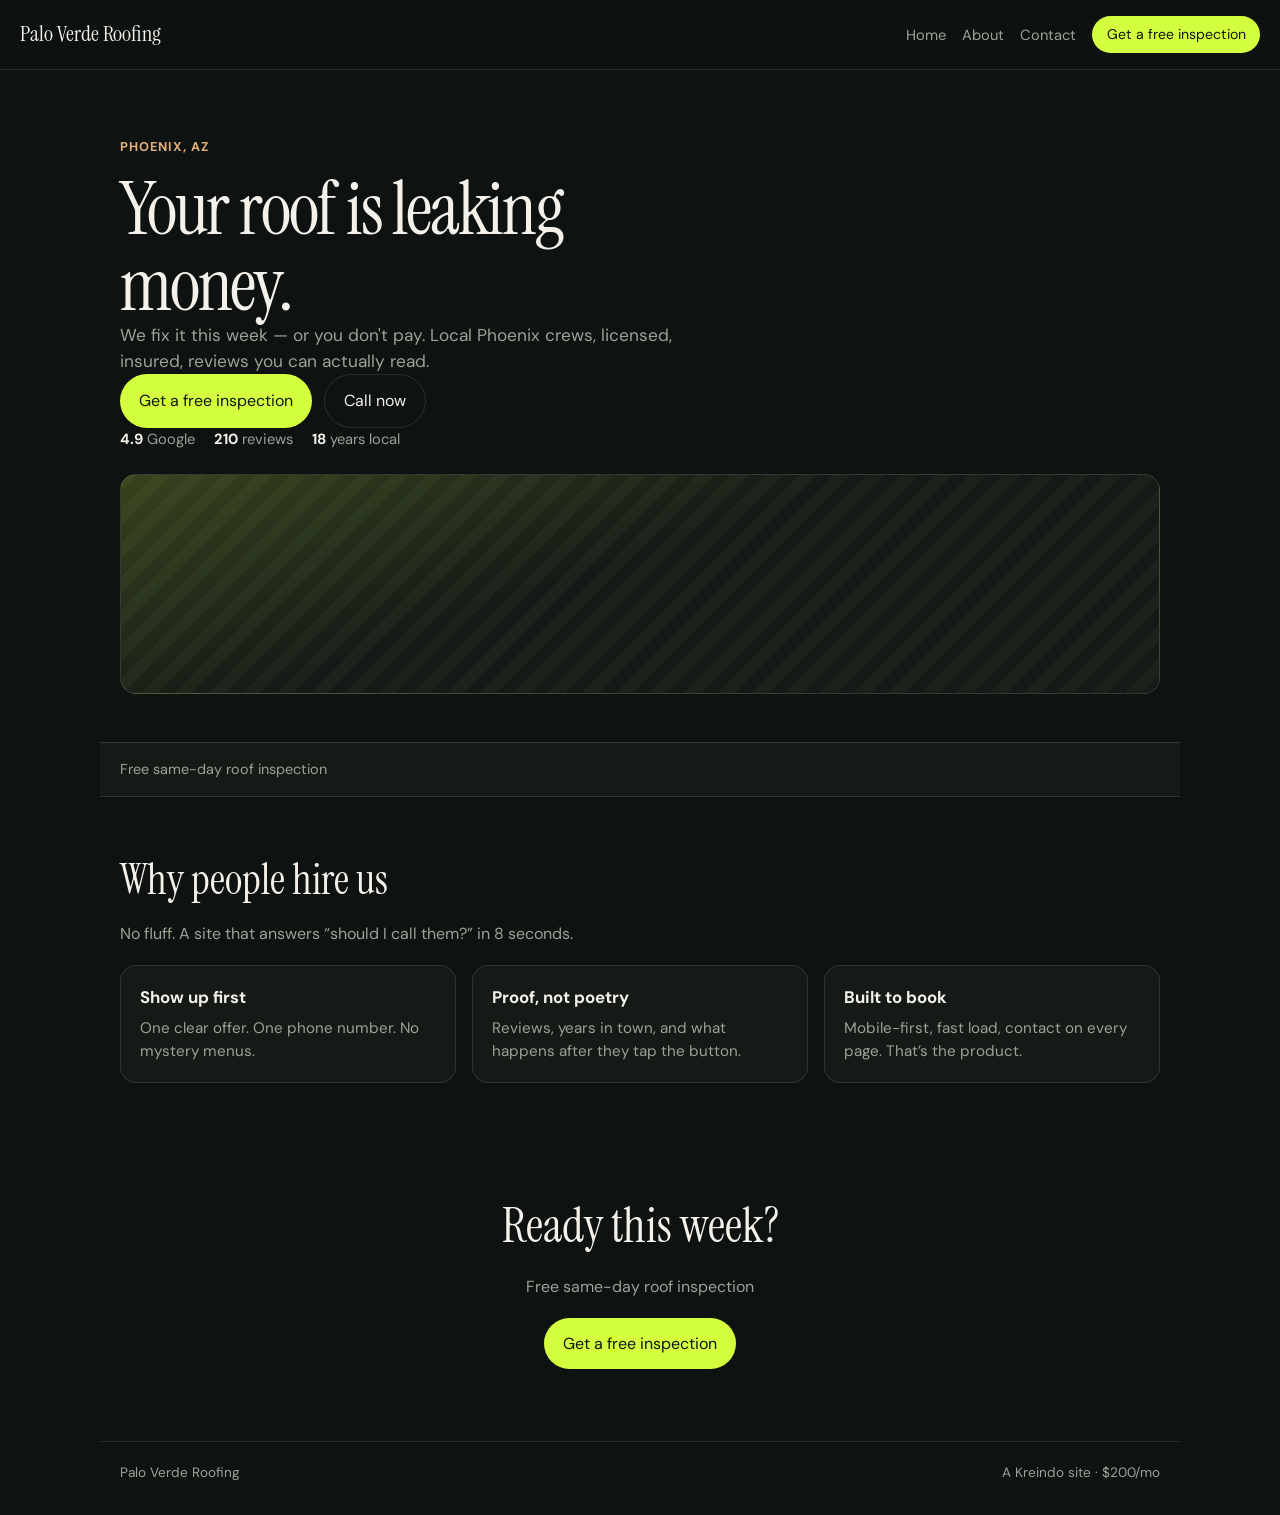
==== index.html @ c6f6330a "Add Kreindo $200/mo client site template" ====
<!DOCTYPE html>
<html lang="en">
<head>
  <meta charset="UTF-8" />
  <meta name="viewport" content="width=device-width, initial-scale=1" />
  <title></title>
  <link rel="preconnect" href="https://fonts.googleapis.com" />
  <link rel="preconnect" href="https://fonts.gstatic.com" crossorigin />
  <link href="https://fonts.googleapis.com/css2?family=Instrument+Serif:ital@0;1&family=DM+Sans:opsz,wght@9..40,400;9..40,600;9..40,700&display=swap" rel="stylesheet" />
  <link rel="stylesheet" href="styles.css" />
</head>
<body>
  <header class="nav">
    <a class="logo" href="index.html" data-name></a>
    <nav>
      <a href="index.html" class=on>Home</a>
      <a href="about.html">About</a>
      <a href="contact.html">Contact</a>
      <a class="btn btn-sm" href="contact.html" data-cta></a>
    </nav>
  </header>
  <section class="hero">
    <div>
      <p class="muted" style="letter-spacing:.08em;text-transform:uppercase;font-size:.8rem;font-weight:700;color:var(--warm);margin-bottom:1rem" data-city></p>
      <h1 data-hero></h1>
      <p class="lede" data-hero-sub></p>
      <div class="hero-cta">
        <a class="btn" href="contact.html" data-cta></a>
        <a class="btn btn-ghost" href="tel:+16025550148" data-phone-link>Call now</a>
      </div>
      <div class="proof">
        <span><strong data-rating></strong> Google</span>
        <span><strong data-reviews></strong> reviews</span>
        <span><strong data-years></strong> years local</span>
      </div>
    </div>
    <div class="photo" role="img" aria-label="Client photo slot — swap in config"></div>
  </section>
  <div class="band wrap" data-offer></div>
  <section class="section">
    <h2>Why people hire us</h2>
    <p class="muted" style="margin-bottom:1.2rem">No fluff. A site that answers “should I call them?” in 8 seconds.</p>
    <div class="grid cards">
      <div class="card"><h3>Show up first</h3><p>One clear offer. One phone number. No mystery menus.</p></div>
      <div class="card"><h3>Proof, not poetry</h3><p>Reviews, years in town, and what happens after they tap the button.</p></div>
      <div class="card"><h3>Built to book</h3><p>Mobile-first, fast load, contact on every page. That’s the product.</p></div>
    </div>
  </section>
  <section class="cta-block">
    <h2>Ready this week?</h2>
    <p class="muted" style="margin-bottom:1.2rem" data-offer></p>
    <a class="btn" href="contact.html" data-cta></a>
  </section>

  <footer>
    <span data-name></span>
    <span>A Kreindo site · $200/mo</span>
  </footer>
  <script src="config.js"></script>
  <script src="apply.js"></script>
</body>
</html>
---- styles.css ----
:root {
  --bg: #0e1210;
  --ink: #f3f1ea;
  --muted: #9aa396;
  --accent: #d4ff3f;
  --accent-ink: #11160f;
  --warm: #e2b07a;
  --line: rgba(243,241,234,.12);
  --font: "DM Sans", system-ui, sans-serif;
  --display: "Instrument Serif", Georgia, serif;
}
* { box-sizing: border-box; margin: 0; padding: 0; }
html { scroll-behavior: smooth; }
body { font-family: var(--font); background: var(--bg); color: var(--ink); line-height: 1.5; min-height: 100vh; }
a { color: inherit; text-decoration: none; }
img { max-width: 100%; display: block; }
.wrap { max-width: 1080px; margin: 0 auto; padding: 0 1.25rem; }
.nav { position: sticky; top: 0; z-index: 20; display: flex; justify-content: space-between; align-items: center; padding: 1rem 1.25rem; background: rgba(14,18,16,.82); backdrop-filter: blur(12px); border-bottom: 1px solid var(--line); }
.logo { font-family: var(--display); font-size: 1.35rem; }
.nav nav { display: flex; gap: 1rem; align-items: center; color: var(--muted); font-size: .92rem; }
.nav nav a:hover { color: var(--ink); }
.btn { display: inline-flex; align-items: center; justify-content: center; background: var(--accent); color: var(--accent-ink); font-weight: 700; border: 0; border-radius: 999px; padding: .85rem 1.2rem; cursor: pointer; font: inherit; }
.btn:hover { filter: brightness(1.06); }
.btn-sm { padding: .5rem .9rem; font-size: .88rem; }
.btn-ghost { background: transparent; color: var(--ink); border: 1px solid var(--line); }
.hero { padding: 4.2rem 1.25rem 3rem; text-align: left; max-width: 1080px; margin: 0 auto; display: grid; gap: 1.5rem; }
.hero h1 { font-family: var(--display); font-weight: 400; font-size: clamp(2.6rem, 7vw, 4.6rem); line-height: 1.02; letter-spacing: -.03em; max-width: 14ch; }
.lede { color: var(--muted); font-size: 1.08rem; max-width: 46ch; }
.hero-cta { display: flex; flex-wrap: wrap; gap: .7rem; }
.proof { display: flex; flex-wrap: wrap; gap: 1.2rem; color: var(--muted); font-size: .92rem; }
.proof strong { color: var(--ink); }
.band { background: #151a17; border-top: 1px solid var(--line); border-bottom: 1px solid var(--line); padding: 1rem 1.25rem; color: var(--muted); font-size: .9rem; }
.grid { display: grid; gap: 1rem; }
.cards { grid-template-columns: repeat(3, 1fr); }
.card { background: #151a17; border: 1px solid var(--line); border-radius: 16px; padding: 1.2rem; }
.card h3 { margin-bottom: .4rem; font-size: 1.05rem; }
.card p { color: var(--muted); font-size: .95rem; }
.section { padding: 3.2rem 1.25rem; max-width: 1080px; margin: 0 auto; }
.section h2 { font-family: var(--display); font-weight: 400; font-size: clamp(1.8rem, 4vw, 2.6rem); margin-bottom: .7rem; }
.muted { color: var(--muted); }
.cta-block { text-align: center; padding: 3.5rem 1.25rem 4.5rem; }
.cta-block h2 { font-family: var(--display); font-weight: 400; font-size: clamp(2rem, 5vw, 3rem); margin-bottom: .8rem; }
form { display: grid; gap: .8rem; max-width: 440px; }
label { display: grid; gap: .3rem; font-size: .85rem; color: var(--muted); }
input, textarea { background: #0b0f0d; border: 1px solid var(--line); color: var(--ink); border-radius: 10px; padding: .75rem .85rem; font: inherit; }
footer { border-top: 1px solid var(--line); padding: 1.3rem 1.25rem 2rem; color: var(--muted); font-size: .85rem; display: flex; justify-content: space-between; gap: 1rem; flex-wrap: wrap; max-width: 1080px; margin: 0 auto; }
.photo { height: 220px; border-radius: 16px; background:
  linear-gradient(160deg, rgba(212,255,63,.18), transparent 45%),
  repeating-linear-gradient(135deg, #1b221c 0 12px, #141a16 12px 24px);
  border: 1px solid var(--line); }
@media (max-width: 800px) {
  .cards { grid-template-columns: 1fr; }
  .nav nav a:not(.btn) { display: none; }
  .hero { padding-top: 2.6rem; }
}
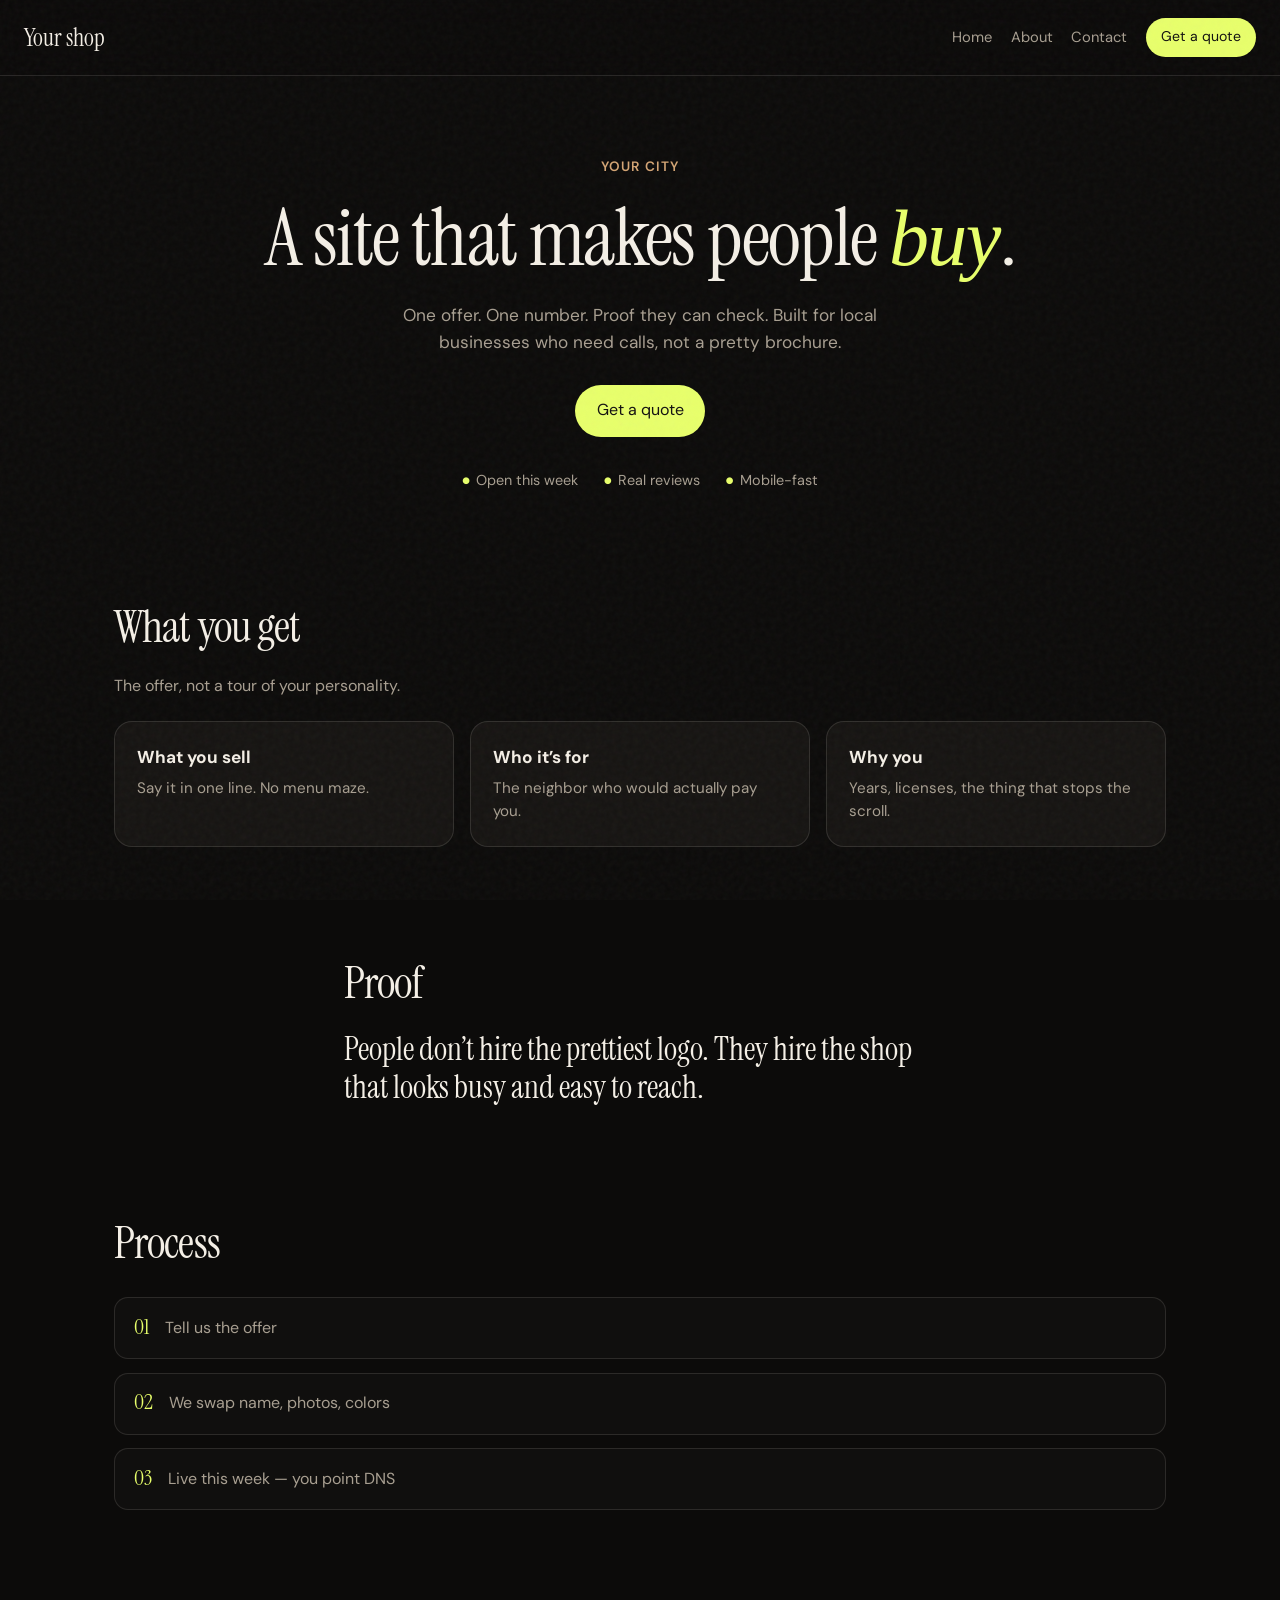
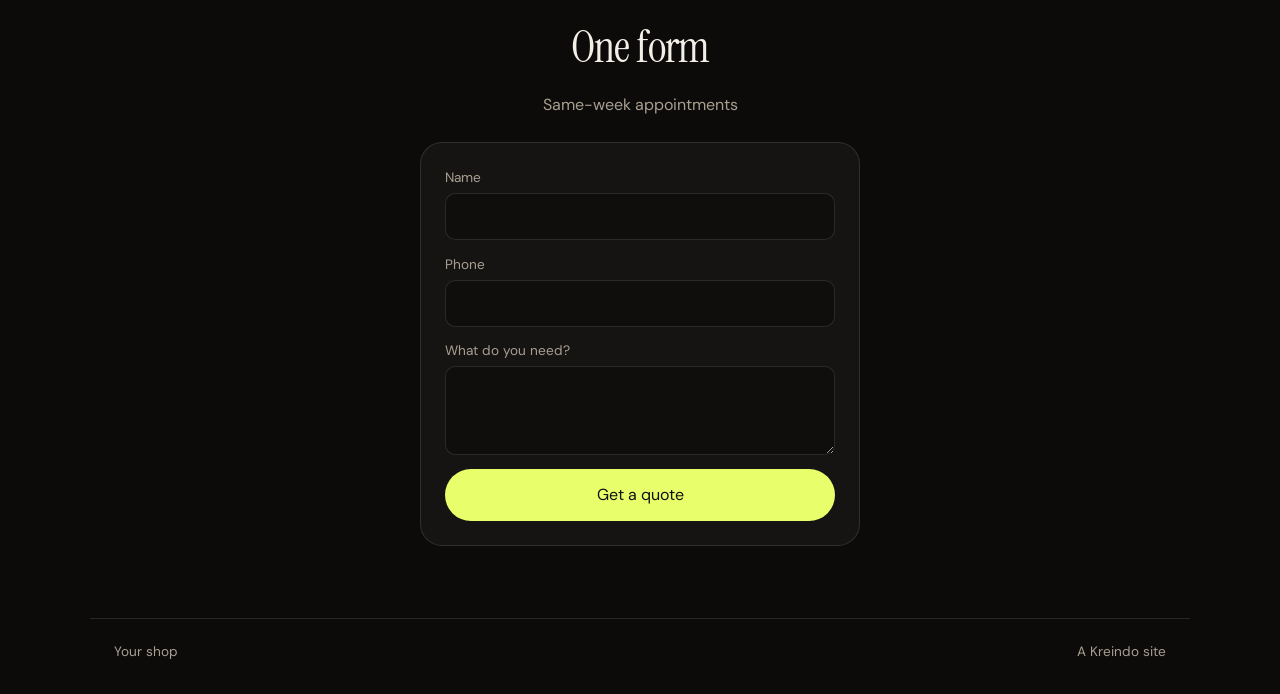
==== commit 56812d64: "Lock template to Kreindo house tokens and placeholders" ====
--- a/index.html
+++ b/index.html
@@ -3,58 +3,58 @@
 <head>
   <meta charset="UTF-8" />
   <meta name="viewport" content="width=device-width, initial-scale=1" />
-  <title></title>
+  <title>Your shop</title>
   <link rel="preconnect" href="https://fonts.googleapis.com" />
   <link rel="preconnect" href="https://fonts.gstatic.com" crossorigin />
   <link href="https://fonts.googleapis.com/css2?family=Instrument+Serif:ital@0;1&family=DM+Sans:opsz,wght@9..40,400;9..40,600;9..40,700&display=swap" rel="stylesheet" />
   <link rel="stylesheet" href="styles.css" />
 </head>
 <body>
+  <div class="noise" aria-hidden="true"></div>
   <header class="nav">
-    <a class="logo" href="index.html" data-name></a>
+    <a class="logo" href="index.html" data-name>Your shop</a>
     <nav>
-      <a href="index.html" class=on>Home</a>
+      <a href="index.html">Home</a>
       <a href="about.html">About</a>
       <a href="contact.html">Contact</a>
-      <a class="btn btn-sm" href="contact.html" data-cta></a>
+      <a class="btn btn-sm" href="contact.html" data-cta>Get a quote</a>
     </nav>
   </header>
-  <section class="hero">
-    <div>
-      <p class="muted" style="letter-spacing:.08em;text-transform:uppercase;font-size:.8rem;font-weight:700;color:var(--warm);margin-bottom:1rem" data-city></p>
-      <h1 data-hero></h1>
-      <p class="lede" data-hero-sub></p>
-      <div class="hero-cta">
-        <a class="btn" href="contact.html" data-cta></a>
-        <a class="btn btn-ghost" href="tel:+16025550148" data-phone-link>Call now</a>
-      </div>
-      <div class="proof">
-        <span><strong data-rating></strong> Google</span>
-        <span><strong data-reviews></strong> reviews</span>
-        <span><strong data-years></strong> years local</span>
-      </div>
-    </div>
-    <div class="photo" role="img" aria-label="Client photo slot — swap in config"></div>
-  </section>
-  <div class="band wrap" data-offer></div>
-  <section class="section">
-    <h2>Why people hire us</h2>
-    <p class="muted" style="margin-bottom:1.2rem">No fluff. A site that answers “should I call them?” in 8 seconds.</p>
-    <div class="grid cards">
-      <div class="card"><h3>Show up first</h3><p>One clear offer. One phone number. No mystery menus.</p></div>
-      <div class="card"><h3>Proof, not poetry</h3><p>Reviews, years in town, and what happens after they tap the button.</p></div>
-      <div class="card"><h3>Built to book</h3><p>Mobile-first, fast load, contact on every page. That’s the product.</p></div>
-    </div>
-  </section>
-  <section class="cta-block">
-    <h2>Ready this week?</h2>
-    <p class="muted" style="margin-bottom:1.2rem" data-offer></p>
-    <a class="btn" href="contact.html" data-cta></a>
-  </section>
-
+  <main>
+    <section class="hero">
+      <p class="eyebrow" data-city>Your city</p>
+      <h1 data-hero>A site that makes people <em>buy</em>.</h1>
+      <p class="lede" data-lede></p>
+      <a class="btn" href="contact.html" data-cta>Get a quote</a>
+      <div class="chips" data-chips></div>
+    </section>
+    <section class="section" id="services">
+      <h2>What you get</h2>
+      <p class="muted">The offer, not a tour of your personality.</p>
+      <div class="grid" data-services></div>
+    </section>
+    <section class="section proof">
+      <h2>Proof</h2>
+      <p data-proof></p>
+    </section>
+    <section class="section">
+      <h2>Process</h2>
+      <ol class="steps" data-steps></ol>
+    </section>
+    <section class="section contact" id="contact">
+      <h2>One form</h2>
+      <p class="muted" data-offer></p>
+      <form onsubmit="event.preventDefault(); this.querySelector('button').textContent='Got it';">
+        <label>Name <input required name="name" /></label>
+        <label>Phone <input required name="phone" /></label>
+        <label>What do you need? <textarea required rows="3" name="msg"></textarea></label>
+        <button class="btn" type="submit" data-cta>Get a quote</button>
+      </form>
+    </section>
+  </main>
   <footer>
-    <span data-name></span>
-    <span>A Kreindo site · $200/mo</span>
+    <span data-name>Your shop</span>
+    <span>A Kreindo site</span>
   </footer>
   <script src="config.js"></script>
   <script src="apply.js"></script>
--- a/styles.css
+++ b/styles.css
@@ -1,55 +1,54 @@
 :root {
-  --bg: #0e1210;
-  --ink: #f3f1ea;
-  --muted: #9aa396;
-  --accent: #d4ff3f;
-  --accent-ink: #11160f;
-  --warm: #e2b07a;
-  --line: rgba(243,241,234,.12);
+  --bg: #0c0b0a;
+  --elev: #161412;
+  --ink: #f4efe6;
+  --muted: #a89f91;
+  --line: rgba(244, 239, 230, 0.12);
+  --accent: #e8ff6b;
+  --accent-ink: #12110f;
+  --warm: #d4a574;
   --font: "DM Sans", system-ui, sans-serif;
   --display: "Instrument Serif", Georgia, serif;
 }
 * { box-sizing: border-box; margin: 0; padding: 0; }
 html { scroll-behavior: smooth; }
-body { font-family: var(--font); background: var(--bg); color: var(--ink); line-height: 1.5; min-height: 100vh; }
+body { font-family: var(--font); background: var(--bg); color: var(--ink); line-height: 1.55; min-height: 100vh; }
 a { color: inherit; text-decoration: none; }
-img { max-width: 100%; display: block; }
-.wrap { max-width: 1080px; margin: 0 auto; padding: 0 1.25rem; }
-.nav { position: sticky; top: 0; z-index: 20; display: flex; justify-content: space-between; align-items: center; padding: 1rem 1.25rem; background: rgba(14,18,16,.82); backdrop-filter: blur(12px); border-bottom: 1px solid var(--line); }
-.logo { font-family: var(--display); font-size: 1.35rem; }
-.nav nav { display: flex; gap: 1rem; align-items: center; color: var(--muted); font-size: .92rem; }
+.noise { pointer-events: none; position: fixed; inset: 0; opacity: .04; z-index: 40; background-image: url("data:image/svg+xml,%3Csvg viewBox='0 0 200 200' xmlns='http://www.w3.org/2000/svg'%3E%3Cfilter id='n'%3E%3CfeTurbulence type='fractalNoise' baseFrequency='0.85' numOctaves='4' stitchTiles='stitch'/%3E%3C/filter%3E%3Crect width='100%25' height='100%25' filter='url(%23n)'/%3E%3C/svg%3E"); }
+.nav { position: sticky; top: 0; z-index: 30; display: flex; justify-content: space-between; align-items: center; padding: 1.1rem 1.5rem; background: rgba(12,11,10,.72); backdrop-filter: blur(14px); border-bottom: 1px solid var(--line); }
+.logo { font-family: var(--display); font-size: 1.5rem; }
+.nav nav { display: flex; gap: 1.15rem; align-items: center; color: var(--muted); font-size: .92rem; }
 .nav nav a:hover { color: var(--ink); }
-.btn { display: inline-flex; align-items: center; justify-content: center; background: var(--accent); color: var(--accent-ink); font-weight: 700; border: 0; border-radius: 999px; padding: .85rem 1.2rem; cursor: pointer; font: inherit; }
-.btn:hover { filter: brightness(1.06); }
-.btn-sm { padding: .5rem .9rem; font-size: .88rem; }
-.btn-ghost { background: transparent; color: var(--ink); border: 1px solid var(--line); }
-.hero { padding: 4.2rem 1.25rem 3rem; text-align: left; max-width: 1080px; margin: 0 auto; display: grid; gap: 1.5rem; }
-.hero h1 { font-family: var(--display); font-weight: 400; font-size: clamp(2.6rem, 7vw, 4.6rem); line-height: 1.02; letter-spacing: -.03em; max-width: 14ch; }
-.lede { color: var(--muted); font-size: 1.08rem; max-width: 46ch; }
-.hero-cta { display: flex; flex-wrap: wrap; gap: .7rem; }
-.proof { display: flex; flex-wrap: wrap; gap: 1.2rem; color: var(--muted); font-size: .92rem; }
-.proof strong { color: var(--ink); }
-.band { background: #151a17; border-top: 1px solid var(--line); border-bottom: 1px solid var(--line); padding: 1rem 1.25rem; color: var(--muted); font-size: .9rem; }
-.grid { display: grid; gap: 1rem; }
-.cards { grid-template-columns: repeat(3, 1fr); }
-.card { background: #151a17; border: 1px solid var(--line); border-radius: 16px; padding: 1.2rem; }
-.card h3 { margin-bottom: .4rem; font-size: 1.05rem; }
+.btn { display: inline-flex; align-items: center; justify-content: center; background: var(--accent); color: var(--accent-ink); font-weight: 600; border: 0; border-radius: 999px; padding: .85rem 1.35rem; cursor: pointer; font: inherit; transition: transform .15s ease, filter .15s ease; }
+.btn:hover { transform: translateY(-1px); filter: brightness(1.05); }
+.btn-sm { padding: .55rem .95rem; font-size: .88rem; }
+.hero { max-width: 980px; margin: 0 auto; padding: 5rem 1.5rem 3.2rem; text-align: center; }
+.eyebrow { color: var(--warm); font-size: .85rem; font-weight: 600; letter-spacing: .08em; text-transform: uppercase; margin-bottom: 1.2rem; }
+.hero h1 { font-family: var(--display); font-weight: 400; font-size: clamp(2.8rem, 8vw, 5rem); line-height: 1.05; letter-spacing: -.02em; }
+.hero h1 em { font-style: italic; color: var(--accent); }
+.lede { max-width: 34rem; margin: 1.4rem auto 1.8rem; color: var(--muted); font-size: 1.08rem; }
+.chips { display: flex; flex-wrap: wrap; gap: 1rem 1.6rem; justify-content: center; color: var(--muted); font-size: .9rem; margin-top: 2rem; }
+.chips span::before { content: "●"; color: var(--accent); margin-right: .4rem; font-size: .55rem; vertical-align: middle; }
+.section { max-width: 1100px; margin: 0 auto; padding: 3.2rem 1.5rem; }
+.section h2 { font-family: var(--display); font-weight: 400; font-size: clamp(2rem, 4vw, 2.8rem); letter-spacing: -.02em; margin-bottom: .7rem; }
+.muted { color: var(--muted); }
+.grid { display: grid; grid-template-columns: repeat(3, 1fr); gap: 1rem; margin-top: 1.4rem; }
+.card { background: var(--elev); border: 1px solid var(--line); border-radius: 18px; padding: 1.35rem; }
+.card h3 { font-size: 1.08rem; margin-bottom: .4rem; }
 .card p { color: var(--muted); font-size: .95rem; }
-.section { padding: 3.2rem 1.25rem; max-width: 1080px; margin: 0 auto; }
-.section h2 { font-family: var(--display); font-weight: 400; font-size: clamp(1.8rem, 4vw, 2.6rem); margin-bottom: .7rem; }
-.muted { color: var(--muted); }
-.cta-block { text-align: center; padding: 3.5rem 1.25rem 4.5rem; }
-.cta-block h2 { font-family: var(--display); font-weight: 400; font-size: clamp(2rem, 5vw, 3rem); margin-bottom: .8rem; }
-form { display: grid; gap: .8rem; max-width: 440px; }
+.proof { max-width: 640px; }
+.proof p { font-family: var(--display); font-size: clamp(1.5rem, 3vw, 2rem); line-height: 1.2; }
+.steps { list-style: none; display: grid; gap: .85rem; counter-reset: step; margin-top: 1.2rem; }
+.steps li { counter-increment: step; display: grid; grid-template-columns: auto 1fr; gap: 1rem; align-items: start; padding: 1.1rem 1.2rem; border: 1px solid var(--line); border-radius: 14px; background: rgba(255,255,255,.02); color: var(--muted); }
+.steps li::before { content: counter(step, decimal-leading-zero); font-family: var(--display); font-size: 1.4rem; color: var(--accent); line-height: 1; }
+.contact { text-align: center; padding-bottom: 4.5rem; }
+form { max-width: 440px; margin: 1.5rem auto 0; text-align: left; display: grid; gap: .85rem; padding: 1.5rem; border-radius: 22px; border: 1px solid var(--line); background: var(--elev); }
 label { display: grid; gap: .3rem; font-size: .85rem; color: var(--muted); }
-input, textarea { background: #0b0f0d; border: 1px solid var(--line); color: var(--ink); border-radius: 10px; padding: .75rem .85rem; font: inherit; }
-footer { border-top: 1px solid var(--line); padding: 1.3rem 1.25rem 2rem; color: var(--muted); font-size: .85rem; display: flex; justify-content: space-between; gap: 1rem; flex-wrap: wrap; max-width: 1080px; margin: 0 auto; }
-.photo { height: 220px; border-radius: 16px; background:
-  linear-gradient(160deg, rgba(212,255,63,.18), transparent 45%),
-  repeating-linear-gradient(135deg, #1b221c 0 12px, #141a16 12px 24px);
-  border: 1px solid var(--line); }
+input, textarea { background: #0f0e0c; border: 1px solid var(--line); color: var(--ink); border-radius: 10px; padding: .75rem .85rem; font: inherit; }
+.contact .btn { width: 100%; }
+footer { max-width: 1100px; margin: 0 auto; padding: 1.4rem 1.5rem 2rem; border-top: 1px solid var(--line); color: var(--muted); font-size: .85rem; display: flex; justify-content: space-between; gap: 1rem; flex-wrap: wrap; }
 @media (max-width: 800px) {
-  .cards { grid-template-columns: 1fr; }
+  .grid { grid-template-columns: 1fr; }
   .nav nav a:not(.btn) { display: none; }
-  .hero { padding-top: 2.6rem; }
+  .hero { padding-top: 3.2rem; }
 }
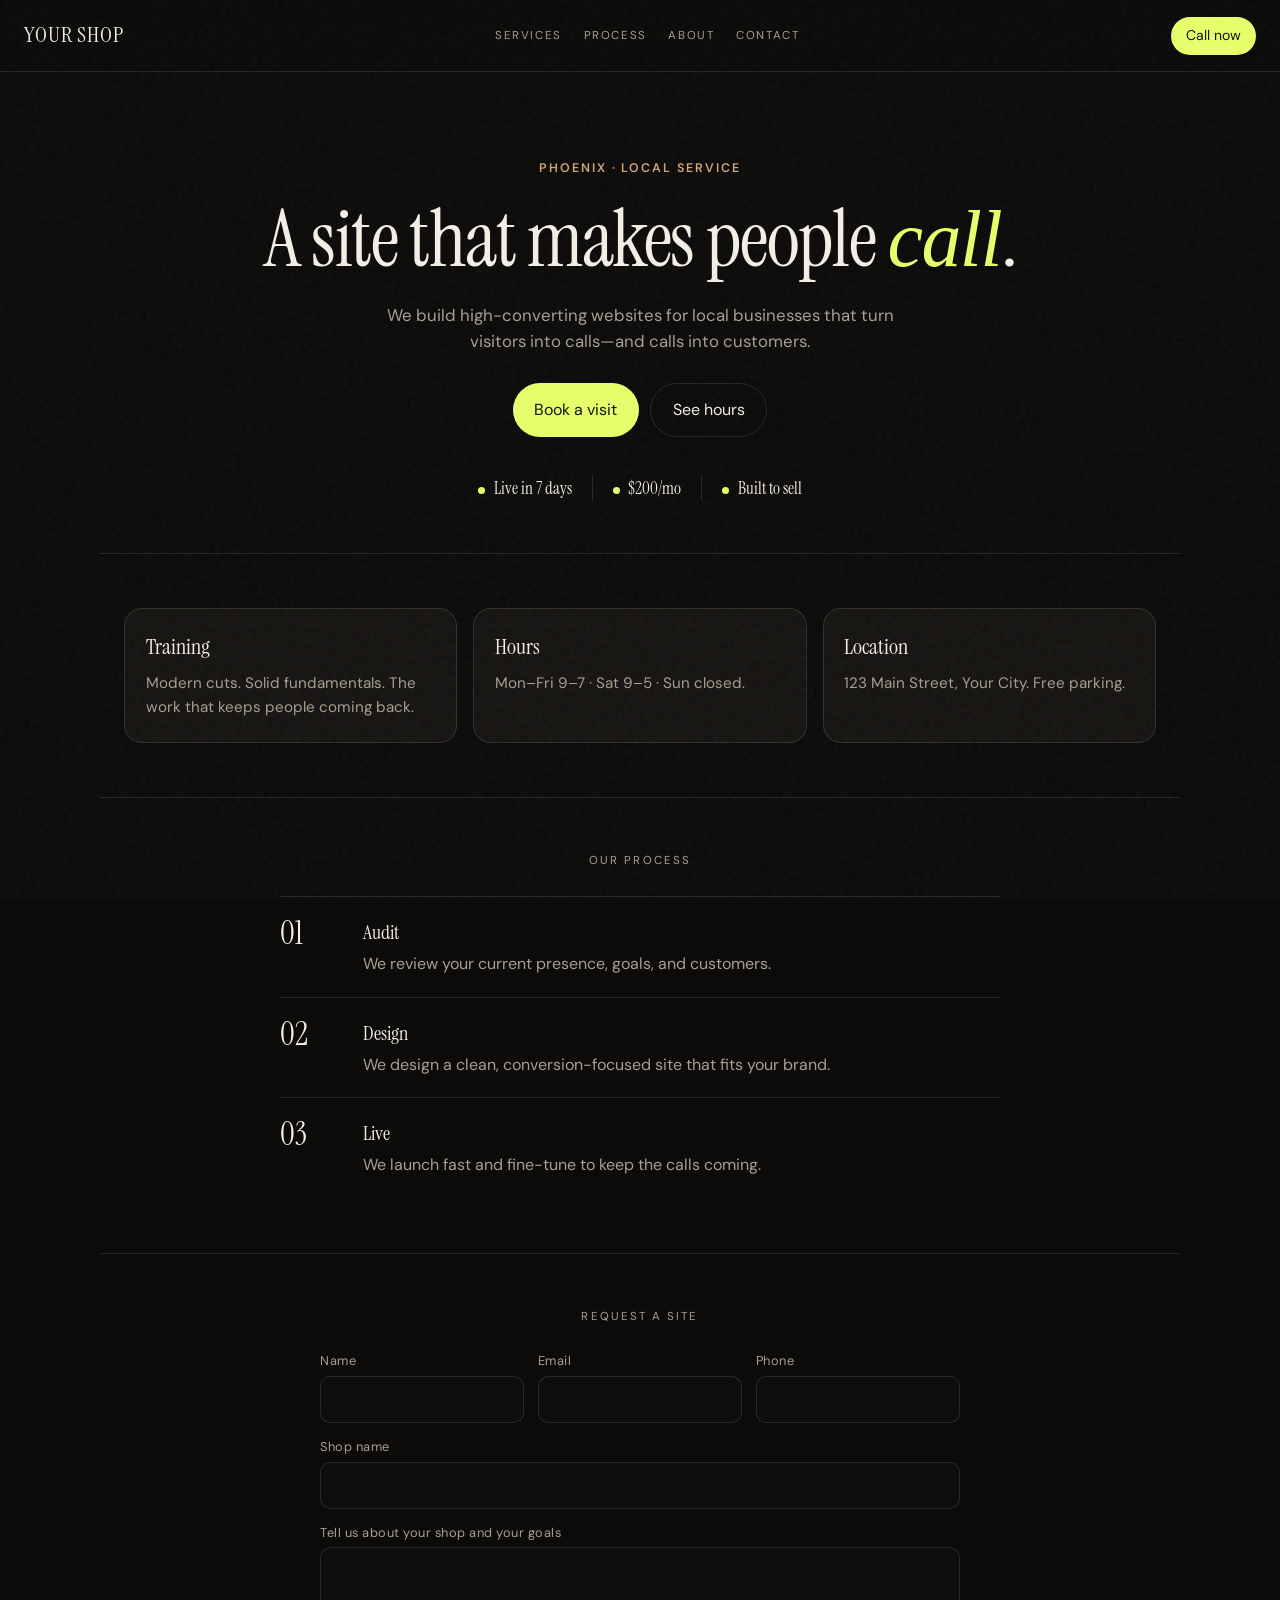
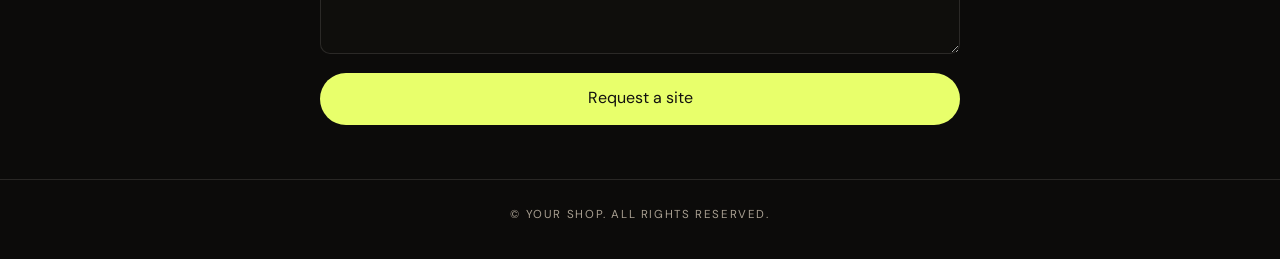
==== commit e1418dc4: "Build template to Still Designer frames (YOUR SHOP, hero lock, process, form)" ====
--- a/index.html
+++ b/index.html
@@ -3,7 +3,7 @@
 <head>
   <meta charset="UTF-8" />
   <meta name="viewport" content="width=device-width, initial-scale=1" />
-  <title>Your shop</title>
+  <title>YOUR SHOP</title>
   <link rel="preconnect" href="https://fonts.googleapis.com" />
   <link rel="preconnect" href="https://fonts.gstatic.com" crossorigin />
   <link href="https://fonts.googleapis.com/css2?family=Instrument+Serif:ital@0;1&family=DM+Sans:opsz,wght@9..40,400;9..40,600;9..40,700&display=swap" rel="stylesheet" />
@@ -12,50 +12,49 @@
 <body>
   <div class="noise" aria-hidden="true"></div>
   <header class="nav">
-    <a class="logo" href="index.html" data-name>Your shop</a>
-    <nav>
-      <a href="index.html">Home</a>
+    <a class="logo" href="index.html" data-name>YOUR SHOP</a>
+    <nav class="nav-links">
+      <a href="#services">Services</a>
+      <a href="#process">Process</a>
       <a href="about.html">About</a>
-      <a href="contact.html">Contact</a>
-      <a class="btn btn-sm" href="contact.html" data-cta>Get a quote</a>
+      <a href="#contact">Contact</a>
     </nav>
+    <a class="btn btn-sm" href="#contact" data-nav-cta>Call now</a>
   </header>
   <main>
     <section class="hero">
-      <p class="eyebrow" data-city>Your city</p>
-      <h1 data-hero>A site that makes people <em>buy</em>.</h1>
+      <p class="eyebrow" data-eyebrow>Phoenix · Local service</p>
+      <h1 data-hero>A site that makes people <em>call</em>.</h1>
       <p class="lede" data-lede></p>
-      <a class="btn" href="contact.html" data-cta>Get a quote</a>
+      <div class="hero-cta">
+        <a class="btn" href="#contact" data-cta data-cta-href>Book a visit</a>
+        <a class="btn btn-ghost" href="#services" data-secondary data-secondary-href>See hours</a>
+      </div>
       <div class="chips" data-chips></div>
     </section>
     <section class="section" id="services">
-      <h2>What you get</h2>
-      <p class="muted">The offer, not a tour of your personality.</p>
-      <div class="grid" data-services></div>
+      <div class="grid" data-cards></div>
     </section>
-    <section class="section proof">
-      <h2>Proof</h2>
-      <p data-proof></p>
-    </section>
-    <section class="section">
-      <h2>Process</h2>
+    <section class="section" id="process">
+      <p class="kicker">Our process</p>
       <ol class="steps" data-steps></ol>
     </section>
     <section class="section contact" id="contact">
-      <h2>One form</h2>
-      <p class="muted" data-offer></p>
-      <form onsubmit="event.preventDefault(); this.querySelector('button').textContent='Got it';">
-        <label>Name <input required name="name" /></label>
-        <label>Phone <input required name="phone" /></label>
-        <label>What do you need? <textarea required rows="3" name="msg"></textarea></label>
-        <button class="btn" type="submit" data-cta>Get a quote</button>
+      <p class="kicker">Request a site</p>
+      <form onsubmit="event.preventDefault(); this.querySelector('[type=submit]').textContent='Got it';">
+        <div class="row3">
+          <label>Name <input required name="name" /></label>
+          <label>Email <input required type="email" name="email" /></label>
+          <label>Phone <input required name="phone" /></label>
+        </div>
+        <label>Shop name <input name="shop" /></label>
+        <label>Tell us about your shop and your goals <textarea required rows="4" name="msg"></textarea></label>
+        <button class="btn" type="submit">Request a site</button>
       </form>
     </section>
   </main>
-  <footer>
-    <span data-name>Your shop</span>
-    <span>A Kreindo site</span>
-  </footer>
+
+  <footer>© <span data-name>YOUR SHOP</span>. All rights reserved.</footer>
   <script src="config.js"></script>
   <script src="apply.js"></script>
 </body>
--- a/styles.css
+++ b/styles.css
@@ -14,41 +14,50 @@
 html { scroll-behavior: smooth; }
 body { font-family: var(--font); background: var(--bg); color: var(--ink); line-height: 1.55; min-height: 100vh; }
 a { color: inherit; text-decoration: none; }
-.noise { pointer-events: none; position: fixed; inset: 0; opacity: .04; z-index: 40; background-image: url("data:image/svg+xml,%3Csvg viewBox='0 0 200 200' xmlns='http://www.w3.org/2000/svg'%3E%3Cfilter id='n'%3E%3CfeTurbulence type='fractalNoise' baseFrequency='0.85' numOctaves='4' stitchTiles='stitch'/%3E%3C/filter%3E%3Crect width='100%25' height='100%25' filter='url(%23n)'/%3E%3C/svg%3E"); }
-.nav { position: sticky; top: 0; z-index: 30; display: flex; justify-content: space-between; align-items: center; padding: 1.1rem 1.5rem; background: rgba(12,11,10,.72); backdrop-filter: blur(14px); border-bottom: 1px solid var(--line); }
-.logo { font-family: var(--display); font-size: 1.5rem; }
-.nav nav { display: flex; gap: 1.15rem; align-items: center; color: var(--muted); font-size: .92rem; }
-.nav nav a:hover { color: var(--ink); }
+.noise { pointer-events: none; position: fixed; inset: 0; opacity: .04; z-index: 50;
+  background-image: url("data:image/svg+xml,%3Csvg viewBox='0 0 200 200' xmlns='http://www.w3.org/2000/svg'%3E%3Cfilter id='n'%3E%3CfeTurbulence type='fractalNoise' baseFrequency='0.85' numOctaves='4' stitchTiles='stitch'/%3E%3C/filter%3E%3Crect width='100%25' height='100%25' filter='url(%23n)'/%3E%3C/svg%3E"); }
+.nav { position: sticky; top: 0; z-index: 40; display: flex; justify-content: space-between; align-items: center; gap: 1rem; padding: 1.05rem 1.5rem; background: rgba(12,11,10,.72); backdrop-filter: blur(14px); border-bottom: 1px solid var(--line); }
+.logo { font-family: var(--display); font-size: 1.35rem; letter-spacing: .04em; text-transform: uppercase; }
+.nav-links { display: flex; gap: 1.35rem; color: var(--muted); font-size: .72rem; letter-spacing: .14em; text-transform: uppercase; }
+.nav-links a:hover { color: var(--ink); }
 .btn { display: inline-flex; align-items: center; justify-content: center; background: var(--accent); color: var(--accent-ink); font-weight: 600; border: 0; border-radius: 999px; padding: .85rem 1.35rem; cursor: pointer; font: inherit; transition: transform .15s ease, filter .15s ease; }
 .btn:hover { transform: translateY(-1px); filter: brightness(1.05); }
-.btn-sm { padding: .55rem .95rem; font-size: .88rem; }
-.hero { max-width: 980px; margin: 0 auto; padding: 5rem 1.5rem 3.2rem; text-align: center; }
-.eyebrow { color: var(--warm); font-size: .85rem; font-weight: 600; letter-spacing: .08em; text-transform: uppercase; margin-bottom: 1.2rem; }
+.btn-sm { padding: .5rem .95rem; font-size: .88rem; }
+.btn-ghost { background: transparent; color: var(--ink); border: 1px solid var(--line); }
+.hero { max-width: 920px; margin: 0 auto; padding: 5.4rem 1.5rem 3.2rem; text-align: center; }
+.eyebrow { color: var(--warm); font-size: .78rem; font-weight: 600; letter-spacing: .16em; text-transform: uppercase; margin-bottom: 1.15rem; }
 .hero h1 { font-family: var(--display); font-weight: 400; font-size: clamp(2.8rem, 8vw, 5rem); line-height: 1.05; letter-spacing: -.02em; }
 .hero h1 em { font-style: italic; color: var(--accent); }
-.lede { max-width: 34rem; margin: 1.4rem auto 1.8rem; color: var(--muted); font-size: 1.08rem; }
-.chips { display: flex; flex-wrap: wrap; gap: 1rem 1.6rem; justify-content: center; color: var(--muted); font-size: .9rem; margin-top: 2rem; }
-.chips span::before { content: "●"; color: var(--accent); margin-right: .4rem; font-size: .55rem; vertical-align: middle; }
-.section { max-width: 1100px; margin: 0 auto; padding: 3.2rem 1.5rem; }
-.section h2 { font-family: var(--display); font-weight: 400; font-size: clamp(2rem, 4vw, 2.8rem); letter-spacing: -.02em; margin-bottom: .7rem; }
-.muted { color: var(--muted); }
-.grid { display: grid; grid-template-columns: repeat(3, 1fr); gap: 1rem; margin-top: 1.4rem; }
-.card { background: var(--elev); border: 1px solid var(--line); border-radius: 18px; padding: 1.35rem; }
-.card h3 { font-size: 1.08rem; margin-bottom: .4rem; }
+.lede { max-width: 34rem; margin: 1.35rem auto 1.8rem; color: var(--muted); font-size: 1.05rem; }
+.hero-cta { display: flex; gap: .7rem; justify-content: center; flex-wrap: wrap; }
+.chips { display: flex; flex-wrap: wrap; justify-content: center; gap: 0; margin-top: 2.4rem; color: var(--ink); font-family: var(--display); font-size: 1.05rem; }
+.chips span { padding: 0 1.25rem; position: relative; }
+.chips span + span { border-left: 1px solid var(--line); }
+.chips span::before { content: ""; display: inline-block; width: 7px; height: 7px; border-radius: 50%; background: var(--accent); margin-right: .55rem; vertical-align: middle; }
+.section { max-width: 1080px; margin: 0 auto; padding: 3.4rem 1.5rem; border-top: 1px solid var(--line); }
+.kicker { text-align: center; color: var(--muted); font-size: .72rem; letter-spacing: .18em; text-transform: uppercase; margin-bottom: 1.6rem; }
+.grid { display: grid; grid-template-columns: repeat(3, 1fr); gap: 1rem; }
+.card { background: var(--elev); border: 1px solid var(--line); border-radius: 18px; padding: 1.4rem 1.3rem; }
+.card h3 { font-family: var(--display); font-size: 1.35rem; font-weight: 400; margin-bottom: .45rem; }
 .card p { color: var(--muted); font-size: .95rem; }
-.proof { max-width: 640px; }
-.proof p { font-family: var(--display); font-size: clamp(1.5rem, 3vw, 2rem); line-height: 1.2; }
-.steps { list-style: none; display: grid; gap: .85rem; counter-reset: step; margin-top: 1.2rem; }
-.steps li { counter-increment: step; display: grid; grid-template-columns: auto 1fr; gap: 1rem; align-items: start; padding: 1.1rem 1.2rem; border: 1px solid var(--line); border-radius: 14px; background: rgba(255,255,255,.02); color: var(--muted); }
-.steps li::before { content: counter(step, decimal-leading-zero); font-family: var(--display); font-size: 1.4rem; color: var(--accent); line-height: 1; }
-.contact { text-align: center; padding-bottom: 4.5rem; }
-form { max-width: 440px; margin: 1.5rem auto 0; text-align: left; display: grid; gap: .85rem; padding: 1.5rem; border-radius: 22px; border: 1px solid var(--line); background: var(--elev); }
-label { display: grid; gap: .3rem; font-size: .85rem; color: var(--muted); }
-input, textarea { background: #0f0e0c; border: 1px solid var(--line); color: var(--ink); border-radius: 10px; padding: .75rem .85rem; font: inherit; }
-.contact .btn { width: 100%; }
-footer { max-width: 1100px; margin: 0 auto; padding: 1.4rem 1.5rem 2rem; border-top: 1px solid var(--line); color: var(--muted); font-size: .85rem; display: flex; justify-content: space-between; gap: 1rem; flex-wrap: wrap; }
+.steps { list-style: none; display: grid; gap: 0; max-width: 720px; margin: 0 auto; }
+.steps li { display: grid; grid-template-columns: 4.2rem 1fr; gap: 1rem; align-items: start; padding: 1.25rem 0; border-top: 1px solid var(--line); }
+.steps .n { font-family: var(--display); font-size: 2rem; color: var(--ink); line-height: 1; }
+.steps h3 { font-family: var(--display); font-weight: 400; font-size: 1.25rem; margin-bottom: .25rem; }
+.steps p { color: var(--muted); }
+.contact { text-align: center; }
+form { max-width: 640px; margin: 0 auto; text-align: left; display: grid; gap: .85rem; }
+.row3 { display: grid; grid-template-columns: 1fr 1fr 1fr; gap: .85rem; }
+label { display: grid; gap: .3rem; font-size: .8rem; color: var(--muted); letter-spacing: .04em; }
+input, textarea { background: #0f0e0c; border: 1px solid var(--line); color: var(--ink); border-radius: 10px; padding: .8rem .9rem; font: inherit; }
+.contact .btn { width: 100%; margin-top: .3rem; }
+footer { text-align: center; padding: 1.6rem 1.5rem 2.2rem; color: var(--muted); font-size: .72rem; letter-spacing: .14em; text-transform: uppercase; border-top: 1px solid var(--line); }
 @media (max-width: 800px) {
-  .grid { grid-template-columns: 1fr; }
-  .nav nav a:not(.btn) { display: none; }
-  .hero { padding-top: 3.2rem; }
+  .nav-links { display: none; }
+  .grid, .row3 { grid-template-columns: 1fr; }
+  .hero { padding-top: 3.2rem; text-align: left; }
+  .lede, .hero-cta { justify-content: flex-start; margin-left: 0; }
+  .chips { flex-direction: column; gap: .7rem; align-items: flex-start; }
+  .chips span { padding: 0; border: 0 !important; }
+  .hero-cta { justify-content: flex-start; }
 }
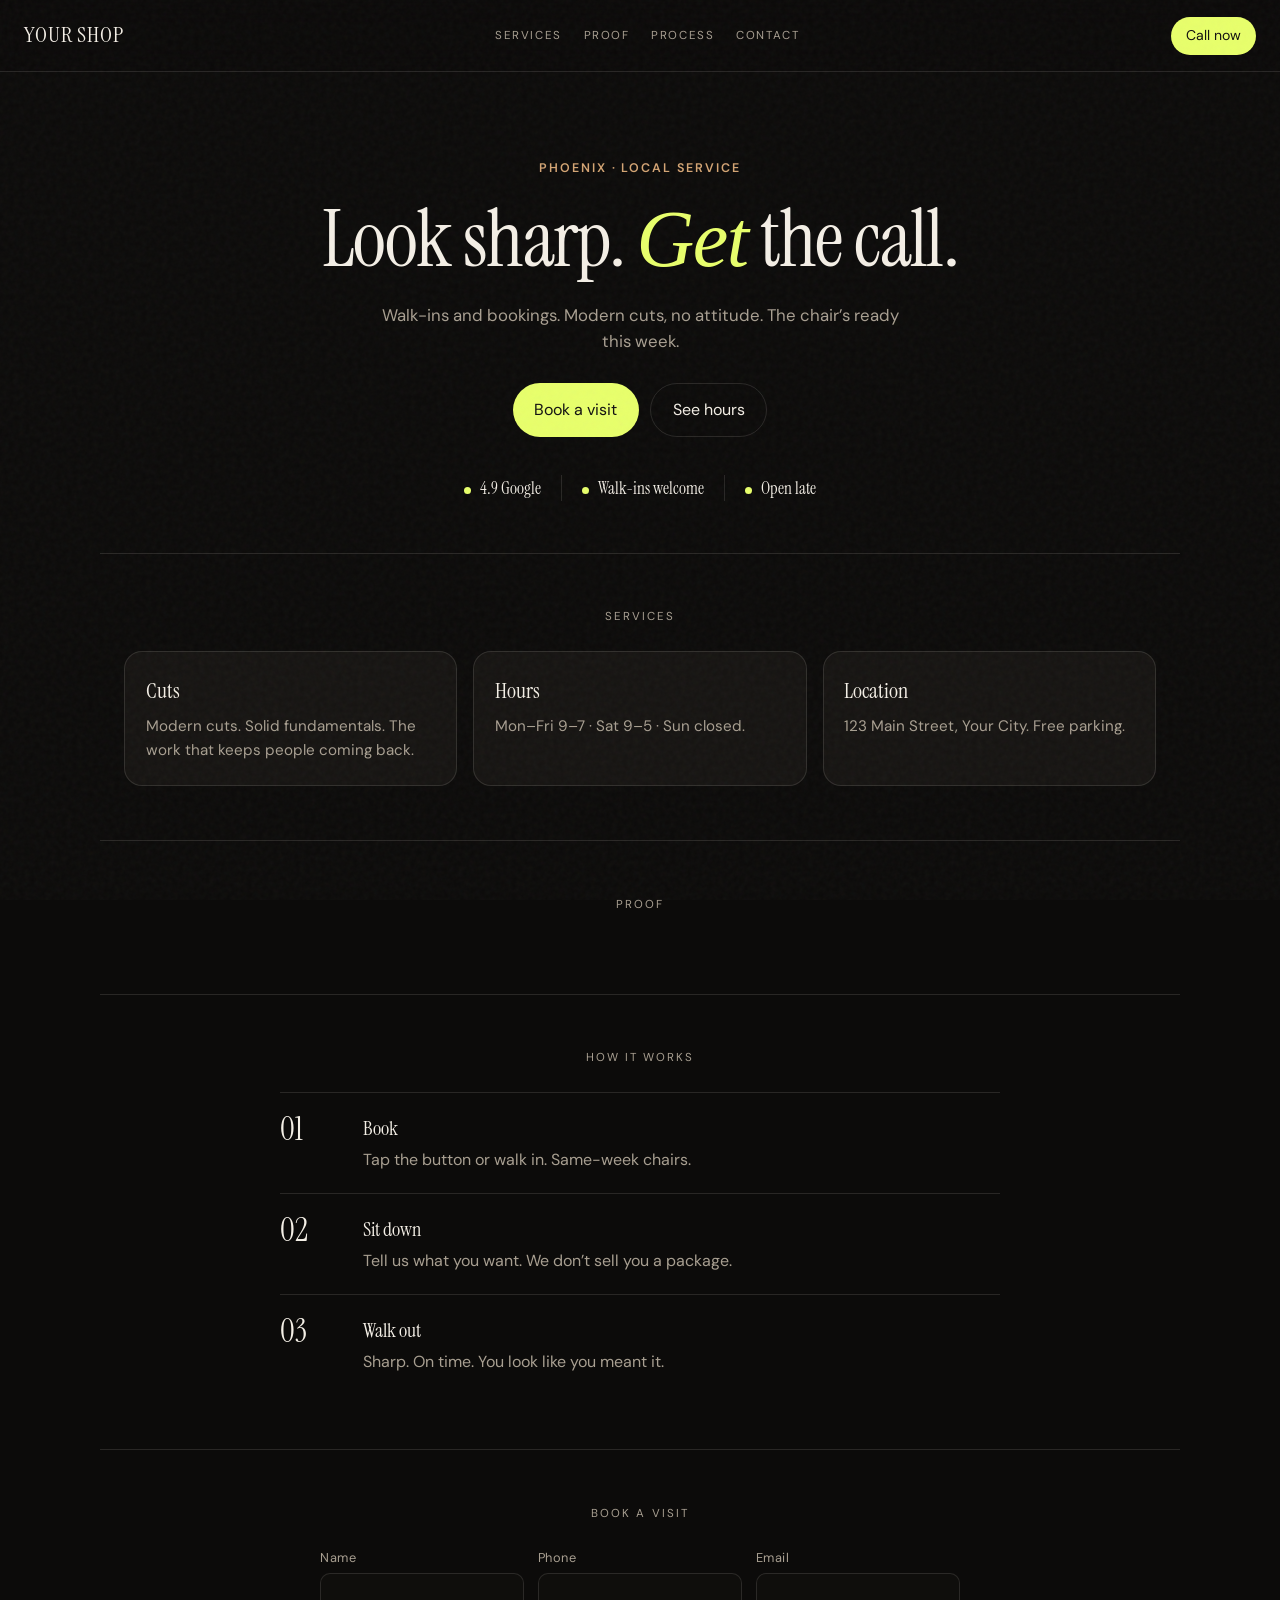
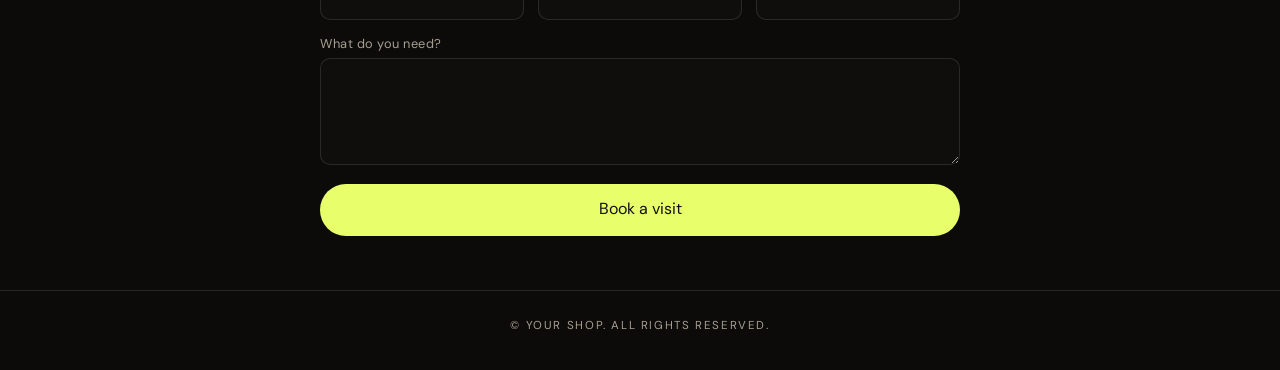
==== commit c625e905: "QA: one-page shop template with proof section" ====
--- a/index.html
+++ b/index.html
@@ -12,19 +12,19 @@
 <body>
   <div class="noise" aria-hidden="true"></div>
   <header class="nav">
-    <a class="logo" href="index.html" data-name>YOUR SHOP</a>
+    <a class="logo" href="#top" data-name>YOUR SHOP</a>
     <nav class="nav-links">
       <a href="#services">Services</a>
+      <a href="#proof">Proof</a>
       <a href="#process">Process</a>
-      <a href="about.html">About</a>
       <a href="#contact">Contact</a>
     </nav>
     <a class="btn btn-sm" href="#contact" data-nav-cta>Call now</a>
   </header>
-  <main>
+  <main id="top">
     <section class="hero">
-      <p class="eyebrow" data-eyebrow>Phoenix · Local service</p>
-      <h1 data-hero>A site that makes people <em>call</em>.</h1>
+      <p class="eyebrow" data-eyebrow></p>
+      <h1 data-hero></h1>
       <p class="lede" data-lede></p>
       <div class="hero-cta">
         <a class="btn" href="#contact" data-cta data-cta-href>Book a visit</a>
@@ -33,27 +33,31 @@
       <div class="chips" data-chips></div>
     </section>
     <section class="section" id="services">
+      <p class="kicker">Services</p>
       <div class="grid" data-cards></div>
     </section>
+    <section class="section proof" id="proof">
+      <p class="kicker">Proof</p>
+      <p data-proof></p>
+      <p class="muted" data-proof-by></p>
+    </section>
     <section class="section" id="process">
-      <p class="kicker">Our process</p>
+      <p class="kicker">How it works</p>
       <ol class="steps" data-steps></ol>
     </section>
     <section class="section contact" id="contact">
-      <p class="kicker">Request a site</p>
+      <p class="kicker">Book a visit</p>
       <form onsubmit="event.preventDefault(); this.querySelector('[type=submit]').textContent='Got it';">
         <div class="row3">
           <label>Name <input required name="name" /></label>
-          <label>Email <input required type="email" name="email" /></label>
           <label>Phone <input required name="phone" /></label>
+          <label>Email <input type="email" name="email" /></label>
         </div>
-        <label>Shop name <input name="shop" /></label>
-        <label>Tell us about your shop and your goals <textarea required rows="4" name="msg"></textarea></label>
-        <button class="btn" type="submit">Request a site</button>
+        <label>What do you need? <textarea required rows="4" name="msg"></textarea></label>
+        <button class="btn" type="submit" data-cta>Book a visit</button>
       </form>
     </section>
   </main>
-
   <footer>© <span data-name>YOUR SHOP</span>. All rights reserved.</footer>
   <script src="config.js"></script>
   <script src="apply.js"></script>
